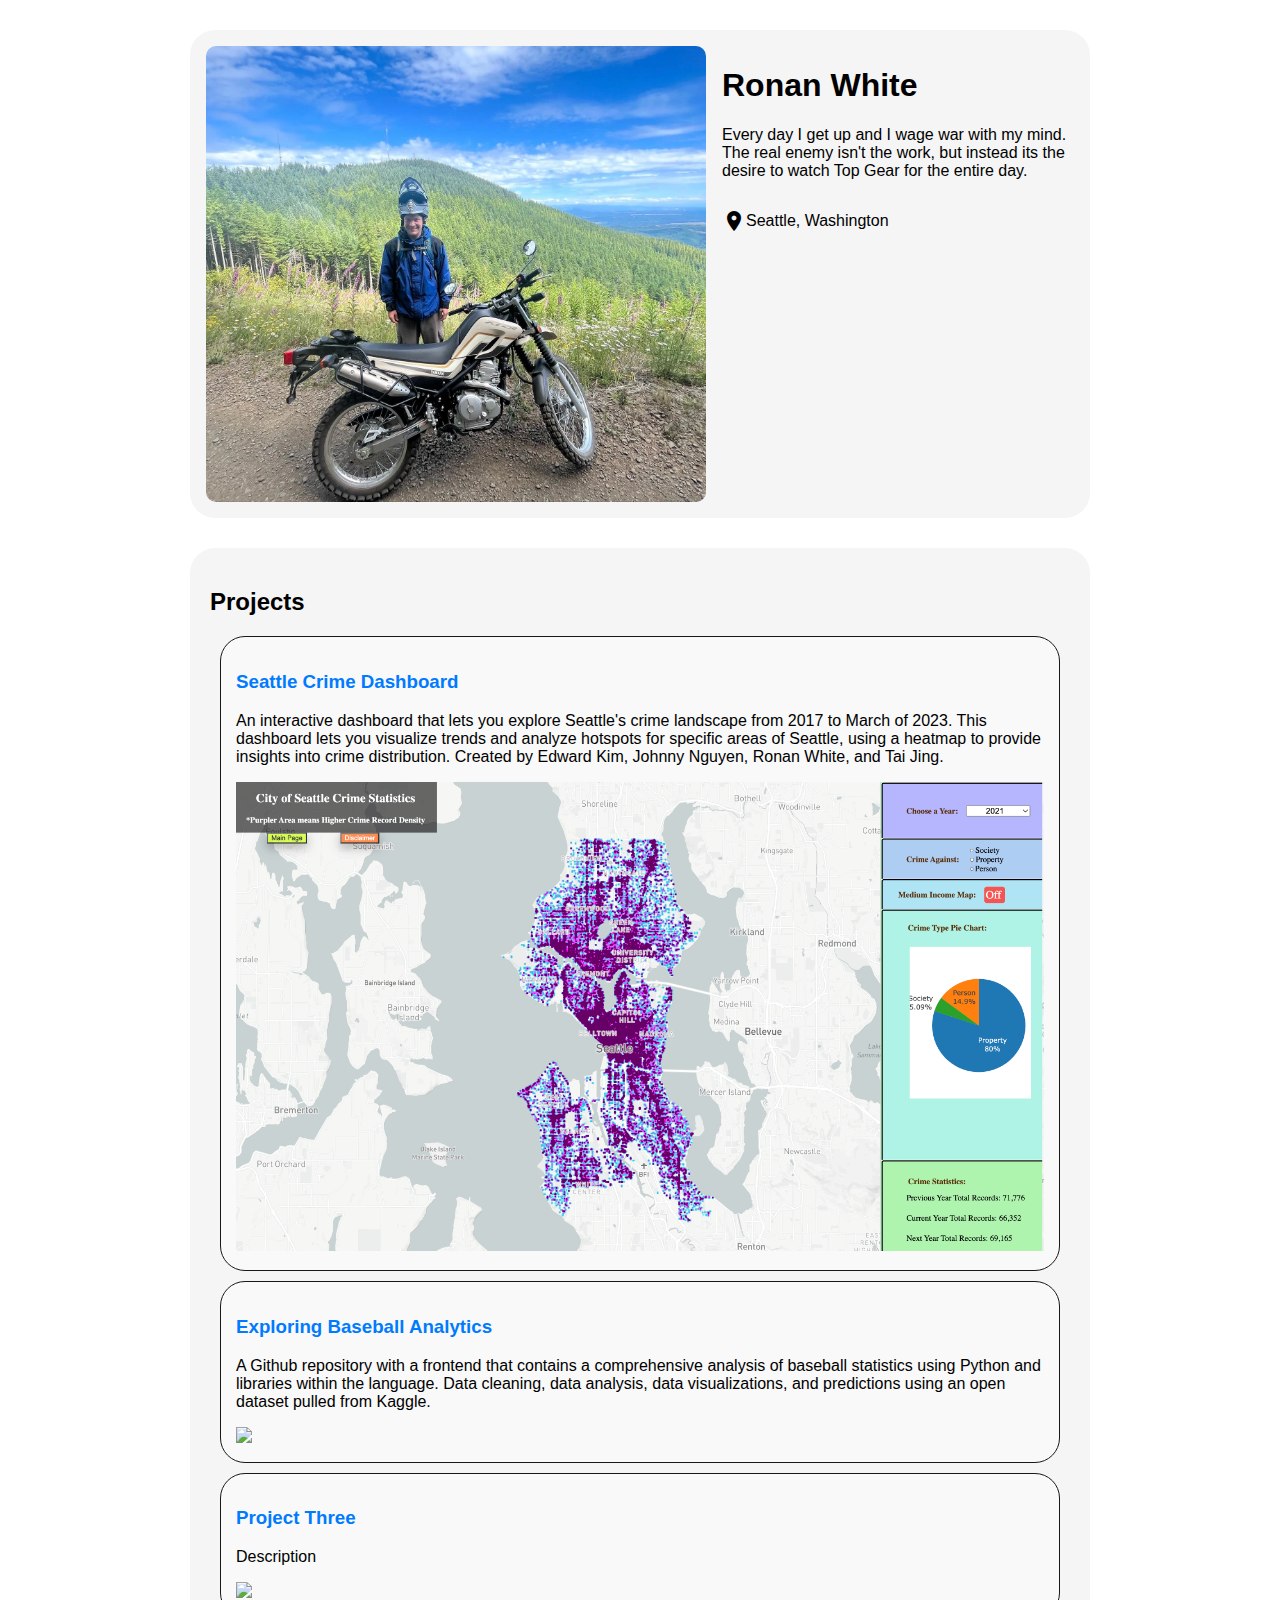
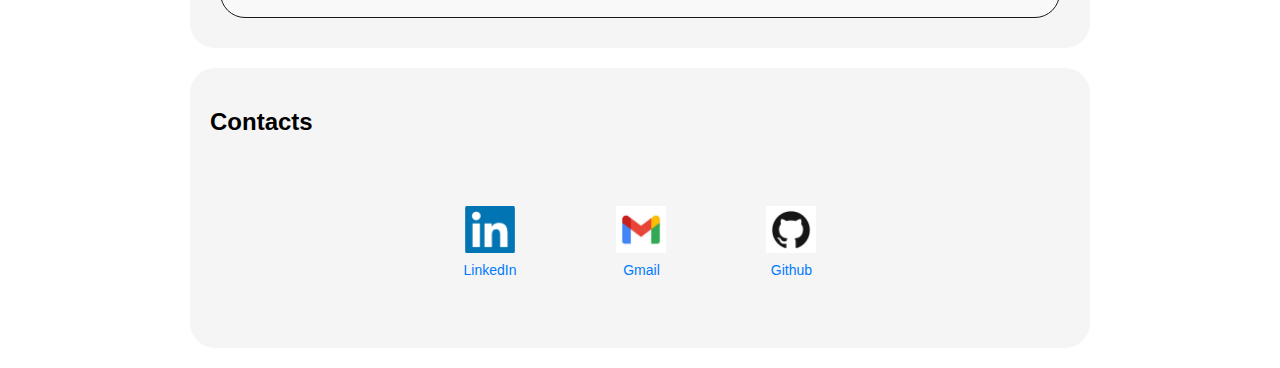
==== index.html @ e95d3c6d "fixed project links" ====
<!DOCTYPE html>

<html lang="en">

<head>
    <meta charset="UTF-8">
    <meta name="viewport" content="width=device-width, initial-scale=1.0">
    <title>Ronan White</title>

    <link rel="stylesheet" href="css/main.css">

    <link rel="stylesheet" href="https://fonts.googleapis.com/icon?family=Material+Icons">
</head>

<body>

    <header id="header" class="container">
        <img id="cover-photo" src="assets/img/sickpic.webp" alt="Ronan White">
        <div>
            <h1>Ronan White</h1>
            <p>Every day I get up and I wage war with my mind. The real enemy isn't the work, but instead its the desire to watch Top Gear for the entire day.</p>
            <div style="display: flex; align-items: center;">
                <i class="material-icons">place</i>
                <p>Seattle, Washington</p>
            </div>
        </div>
    </header>

    <main class="contact-container">

            <h2 class="contact-header">Projects</h2>
            
            <div class="project">
                <a href="projects/Seattle-Crime-Dashboard.html" class="project-link">
                    <h3>Seattle Crime Dashboard</h3>
                </a>
                <p class="description">An interactive dashboard that lets you explore Seattle's crime landscape from 2017 to March of 2023.
                    This dashboard lets you visualize trends and analyze hotspots for specific areas of Seattle, using a heatmap to provide
                    insights into crime distribution.
                    Created by Edward Kim, Johnny Nguyen, Ronan White, and Tai Jing.
                </p>
                <img src="../assets/img/crime-dashboard.webp">
            </div>

            <div class="project">
                <a href="projects/Exploring-Baseball-Analytics.html" class="project-link">
                    <h3>Exploring Baseball Analytics</h3>
                </a>
                <p class="description">A Github repository with a frontend that contains a comprehensive analysis of baseball statistics
                    using Python and libraries within the language. Data cleaning, data analysis, data visualizations, and predictions using
                    an open dataset pulled from Kaggle.
                </p>
                <img src="path to img">
            </div>           

            <div class="project">
                <a href="projects/project3.html" class="project-link">
                    <h3>Project Three</h3>
                </a>
                <p class="description">Description</p>
                <img src="path/to/img/in/assets">
            </div>    

    </main>

    <main class="contact-container">
        
        <h2 class="contact-header">Contacts</h2>

        <div class="contacts-wrapper">

            <div class="contact">
                <a href="https://www.linkedin.com/in/ronanwhite" class="icon-link">
                    <img src="../assets/img/linkedin-logo.png">
                    <span class="platform-name">LinkedIn</span>
                </a>
            </div>

            <div class="contact">
                <a href="link/to/gmail" class="icon-link">
                    <img src="../assets/img/gmail-logo.png">
                    <span class="platform-name">Gmail</span>
                </a>
            </div>

            <div class="contact">
                <a href="https://www.github.com/rpwhite02" class="icon-link">
                    <img src="../assets/img/github-logo.png">
                    <span class="platform-name">Github</span>
                </a>
            </div>

        </div>

    </main>

    <script src="script.js"></script>

</body>

</html>
---- css/main.css ----
body {
    font-family: Arial, sans-serif;
    background-color: #ffffff;
    padding: 0 1.25rem;
    max-width: 900px;
    margin: 0 auto;
}

#header {
    display: flex;
    align-items: flex-start;
    gap: 1rem;
}

#cover-photo {
    width: 500px;
    border-radius: 10px;
}

@media only screen and (max-width: 768px) {

    .container {
        display: flex;
        flex-direction: column;
        align-items: center;
        padding: 10px;
    }

    .container img {
        max-width: 100%;
        height: auto;
        margin-bottom: 10px;
    }

    .container p {
        text-align: left;
    }

    .project {
        border: 1px solid #ccc;
        padding: 15px;
        margin: 10px;
        border-radius: 25px;
    }

}

.description {
    text-align: left;
}

.container {
    margin: 30px auto;
    padding: 1rem;
    background-color: #f5f5f5;
    border-radius: 25px;
}

.project {
    border: 1px solid #181818;
    padding: 15px;
    margin: 10px;
    border-radius: 25px;
    background-color: #f9f9f9;
}

.project-link {
    text-decoration: none;
    color: #007bff;
    transition: transform 0.3s ease-in-out;
}

.project-link:hover {
    text-decoration: underline;
    transform: scale(1.1);
}

.project img {
    max-width: 100%;
}

.contact {
    margin: 50px;
    text-align: center;
    flex: 0 1 auto;
}

.contact-container {
    background-color: #f5f5f5;
    border-radius: 25px;
    padding: 20px;
    margin: 20px 0;
}

.contact-header {
    text-align: left;
    margin-bottom: 20px;
    font-size: 24px;
    font-weight: bold;
}

.contacts-wrapper {
    display: flex;
    justify-content: center;
    align-items: center;
    flex-wrap: wrap;
}

.icon-link {
    text-decoration: none;
    display: block;
    color: #007bff;
    transition: transform 0.3s ease-in-out;
}

.icon-link:hover {
    text-decoration: underline;
    transform: scale(1.1);
}
.platform-name {
    display: block;
    margin-top: 5px;
    font-size: 14px;
}

.icon-link img {
    width: 50px;
}
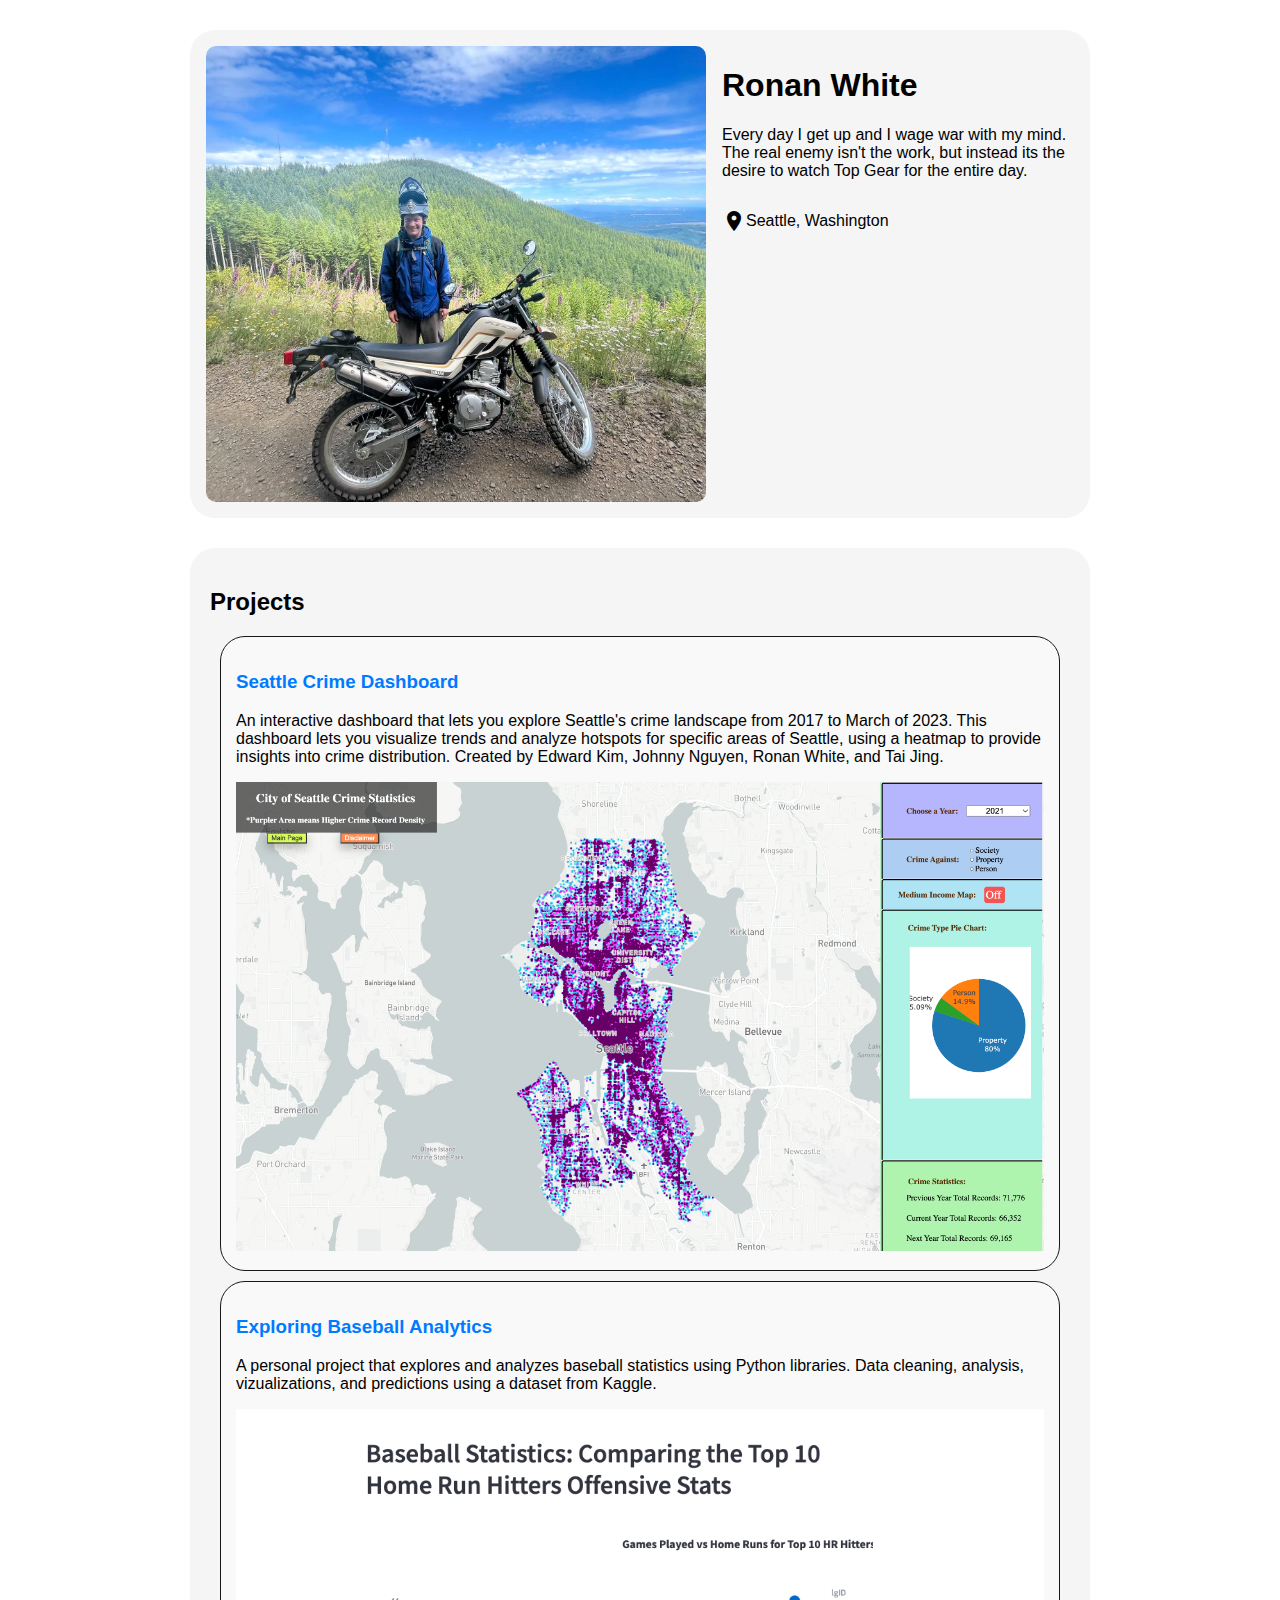
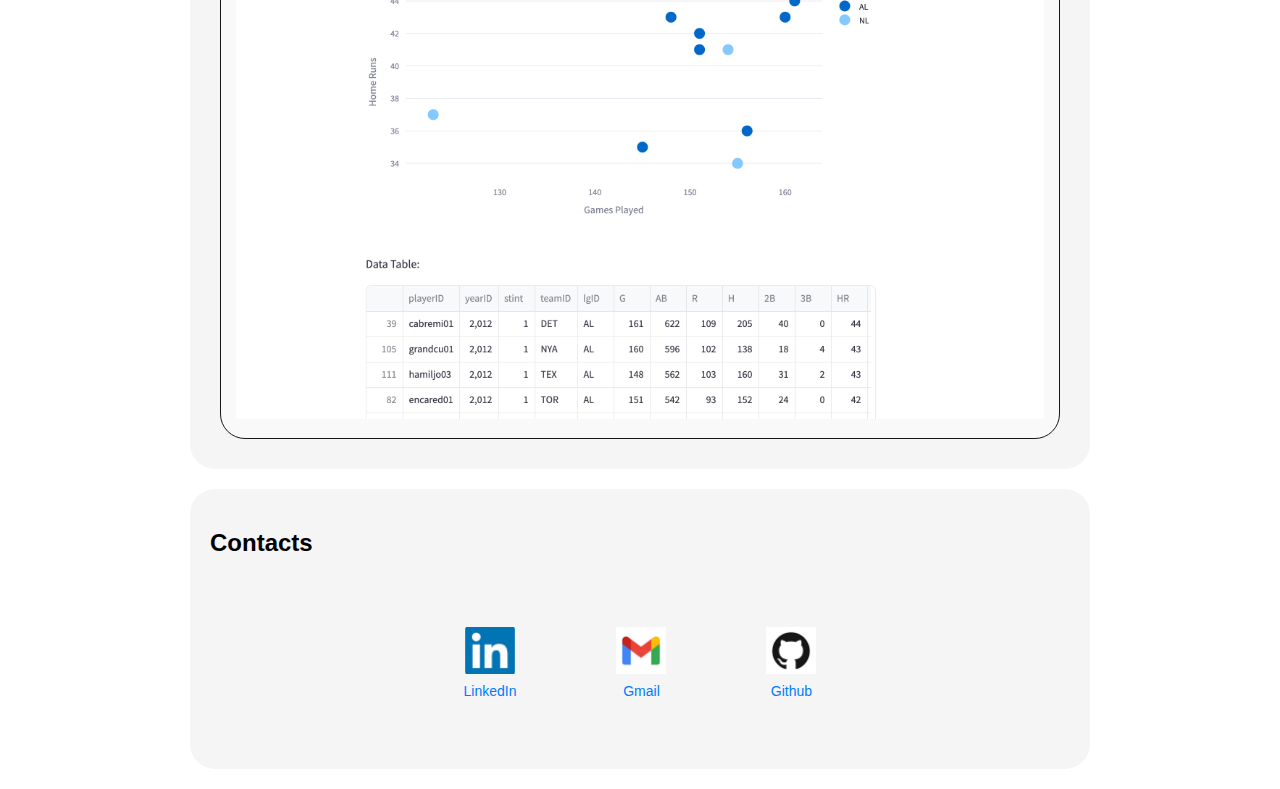
==== commit 2bb9e6e1: "added analysis project, mail button attempt #1" ====
--- a/index.html
+++ b/index.html
@@ -28,7 +28,7 @@
 
     <main class="contact-container">
 
-            <h2 class="contact-header">Projects</h2>
+        <h2 class="contact-header">Projects</h2>
             
             <div class="project">
                 <a href="projects/Seattle-Crime-Dashboard.html" class="project-link">
@@ -46,20 +46,12 @@
                 <a href="projects/Exploring-Baseball-Analytics.html" class="project-link">
                     <h3>Exploring Baseball Analytics</h3>
                 </a>
-                <p class="description">A Github repository with a frontend that contains a comprehensive analysis of baseball statistics
-                    using Python and libraries within the language. Data cleaning, data analysis, data visualizations, and predictions using
-                    an open dataset pulled from Kaggle.
+                <p class="description">A personal project that explores and analyzes baseball statistics
+                    using Python libraries. Data cleaning, analysis, vizualizations, and predictions using a
+                    dataset from Kaggle.
                 </p>
-                <img src="path to img">
+                <img src="../assets/img/baseball-analytics.webp">
             </div>           
-
-            <div class="project">
-                <a href="projects/project3.html" class="project-link">
-                    <h3>Project Three</h3>
-                </a>
-                <p class="description">Description</p>
-                <img src="path/to/img/in/assets">
-            </div>    
 
     </main>
 
@@ -77,7 +69,7 @@
             </div>
 
             <div class="contact">
-                <a href="link/to/gmail" class="icon-link">
+                <a href="mailto:rpwhite02@gmail.com" class="icon-link">
                     <img src="../assets/img/gmail-logo.png">
                     <span class="platform-name">Gmail</span>
                 </a>
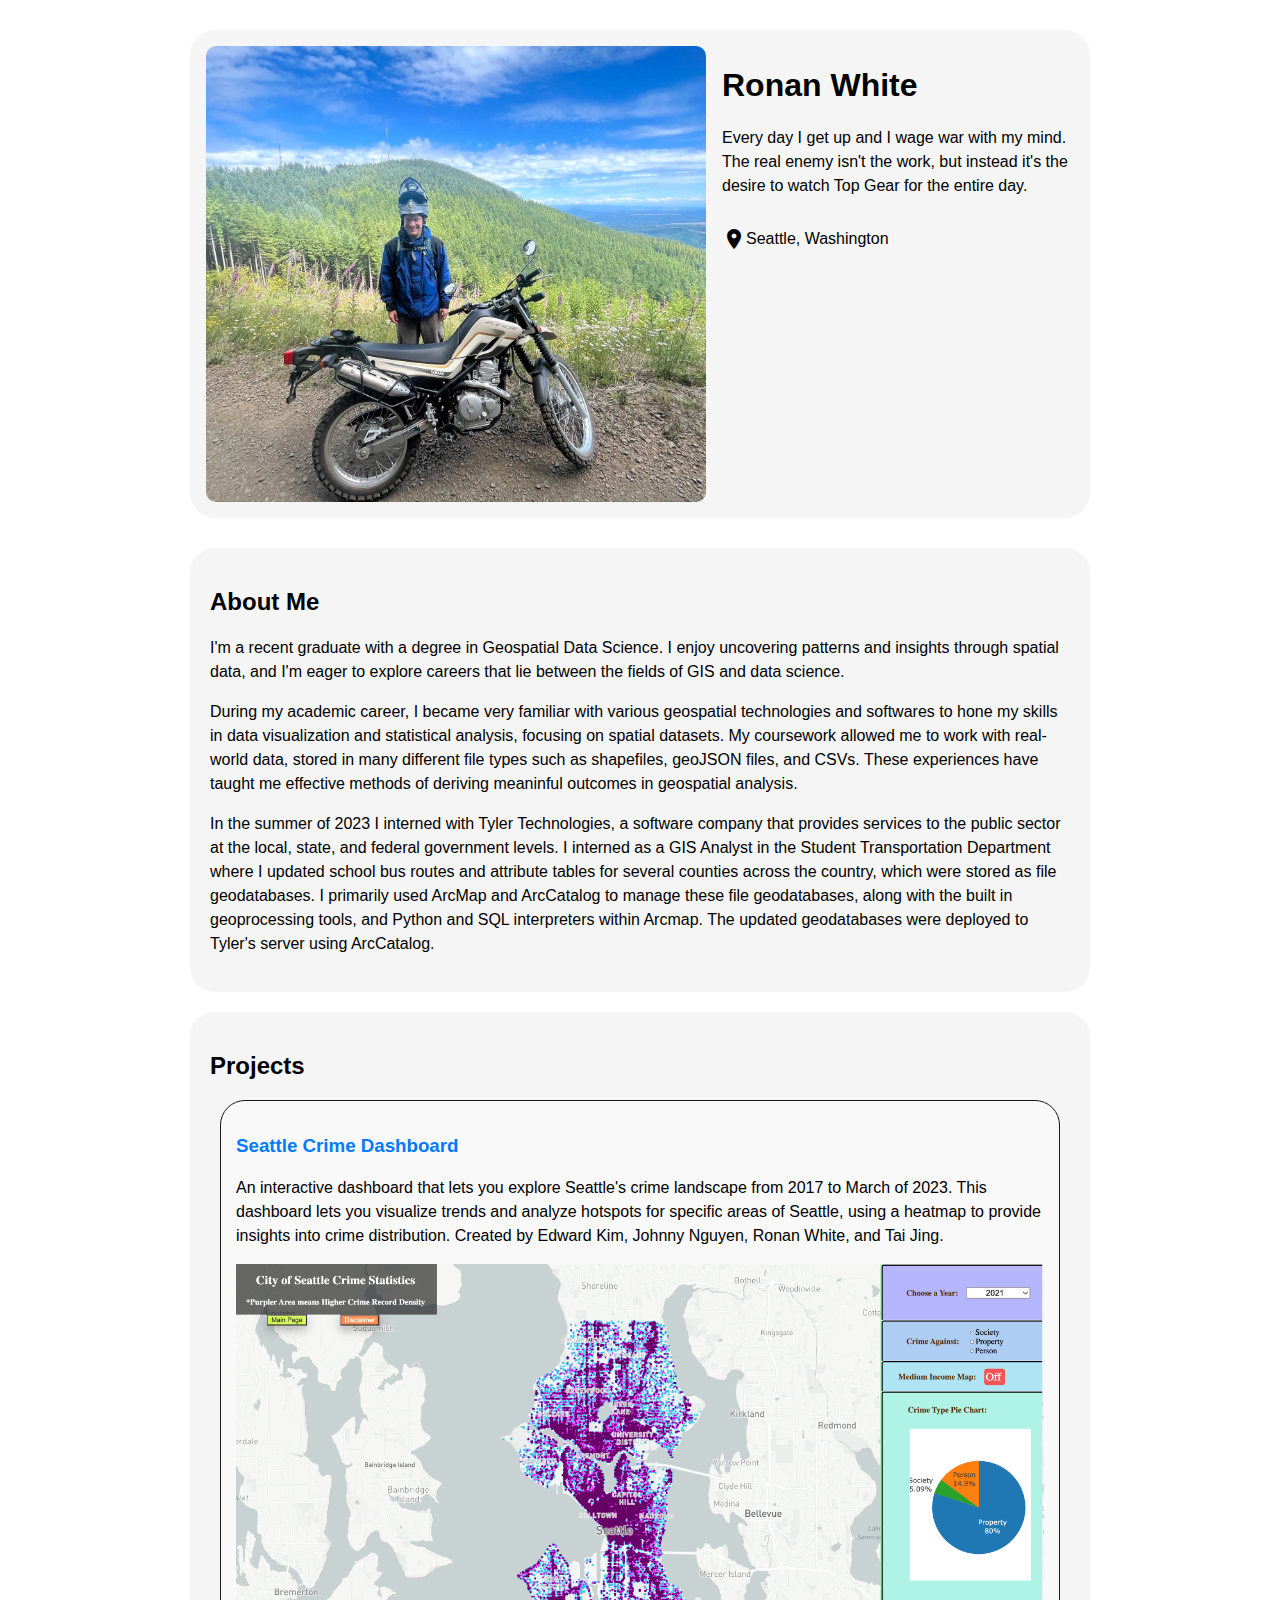
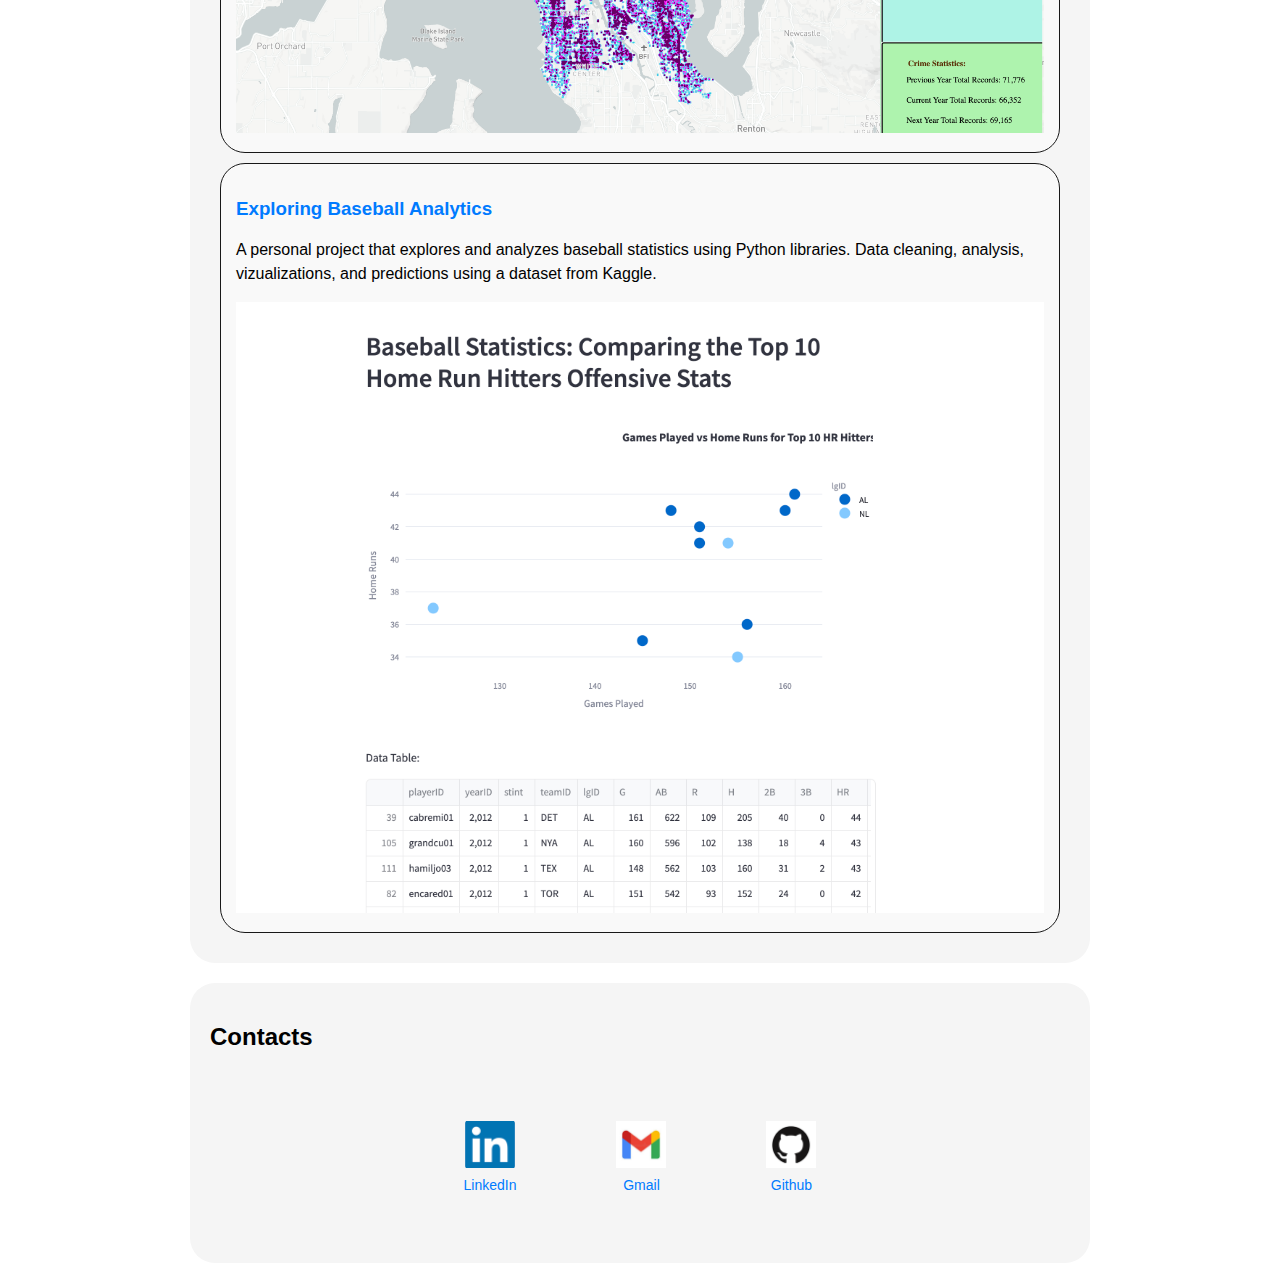
==== commit c36a054e: "added about me section" ====
--- a/index.html
+++ b/index.html
@@ -3,6 +3,7 @@
 <html lang="en">
 
 <head>
+    <link rel="icon" href="assets/img/favicon.png" type="image/png"
     <meta charset="UTF-8">
     <meta name="viewport" content="width=device-width, initial-scale=1.0">
     <title>Ronan White</title>
@@ -18,13 +19,36 @@
         <img id="cover-photo" src="assets/img/sickpic.webp" alt="Ronan White">
         <div>
             <h1>Ronan White</h1>
-            <p>Every day I get up and I wage war with my mind. The real enemy isn't the work, but instead its the desire to watch Top Gear for the entire day.</p>
+            <p class="description">Every day I get up and I wage war with my mind. The real enemy isn't the work, but instead it's the desire to watch
+                Top Gear for the entire day.</p>
             <div style="display: flex; align-items: center;">
                 <i class="material-icons">place</i>
                 <p>Seattle, Washington</p>
             </div>
         </div>
     </header>
+
+    <main class="contact-container">
+
+        <h2 class="contact-header">About Me</h2>
+
+        <p class="description">I'm a recent graduate with a degree in Geospatial Data Science. I enjoy uncovering patterns and insights
+            through spatial data, and I'm eager to explore careers that lie between the fields of GIS and data science. 
+        </p>
+
+        <p class="description">During my academic career, I became very familiar with various geospatial technologies and softwares to hone
+            my skills in data visualization and statistical analysis, focusing on spatial datasets. My coursework allowed me to work with
+            real-world data, stored in many different file types such as shapefiles, geoJSON files, and CSVs. These experiences have taught
+            me effective methods of deriving meaninful outcomes in geospatial analysis.
+        </p>
+
+        <p class="description">In the summer of 2023 I interned with Tyler Technologies, a software company that provides services to the public
+            sector at the local, state, and federal government levels. I interned as a GIS Analyst in the Student Transportation Department where
+            I updated school bus routes and attribute tables for several counties across the country, which were stored as file geodatabases. I 
+            primarily used ArcMap and ArcCatalog to manage these file geodatabases, along with the built in geoprocessing tools, and Python and SQL
+            interpreters within Arcmap. The updated geodatabases were deployed to Tyler's server using ArcCatalog.
+        </p>
+    </main>
 
     <main class="contact-container">
 
--- a/css/main.css
+++ b/css/main.css
@@ -47,6 +47,7 @@
 
 .description {
     text-align: left;
+    line-height: 1.5;
 }
 
 .container {
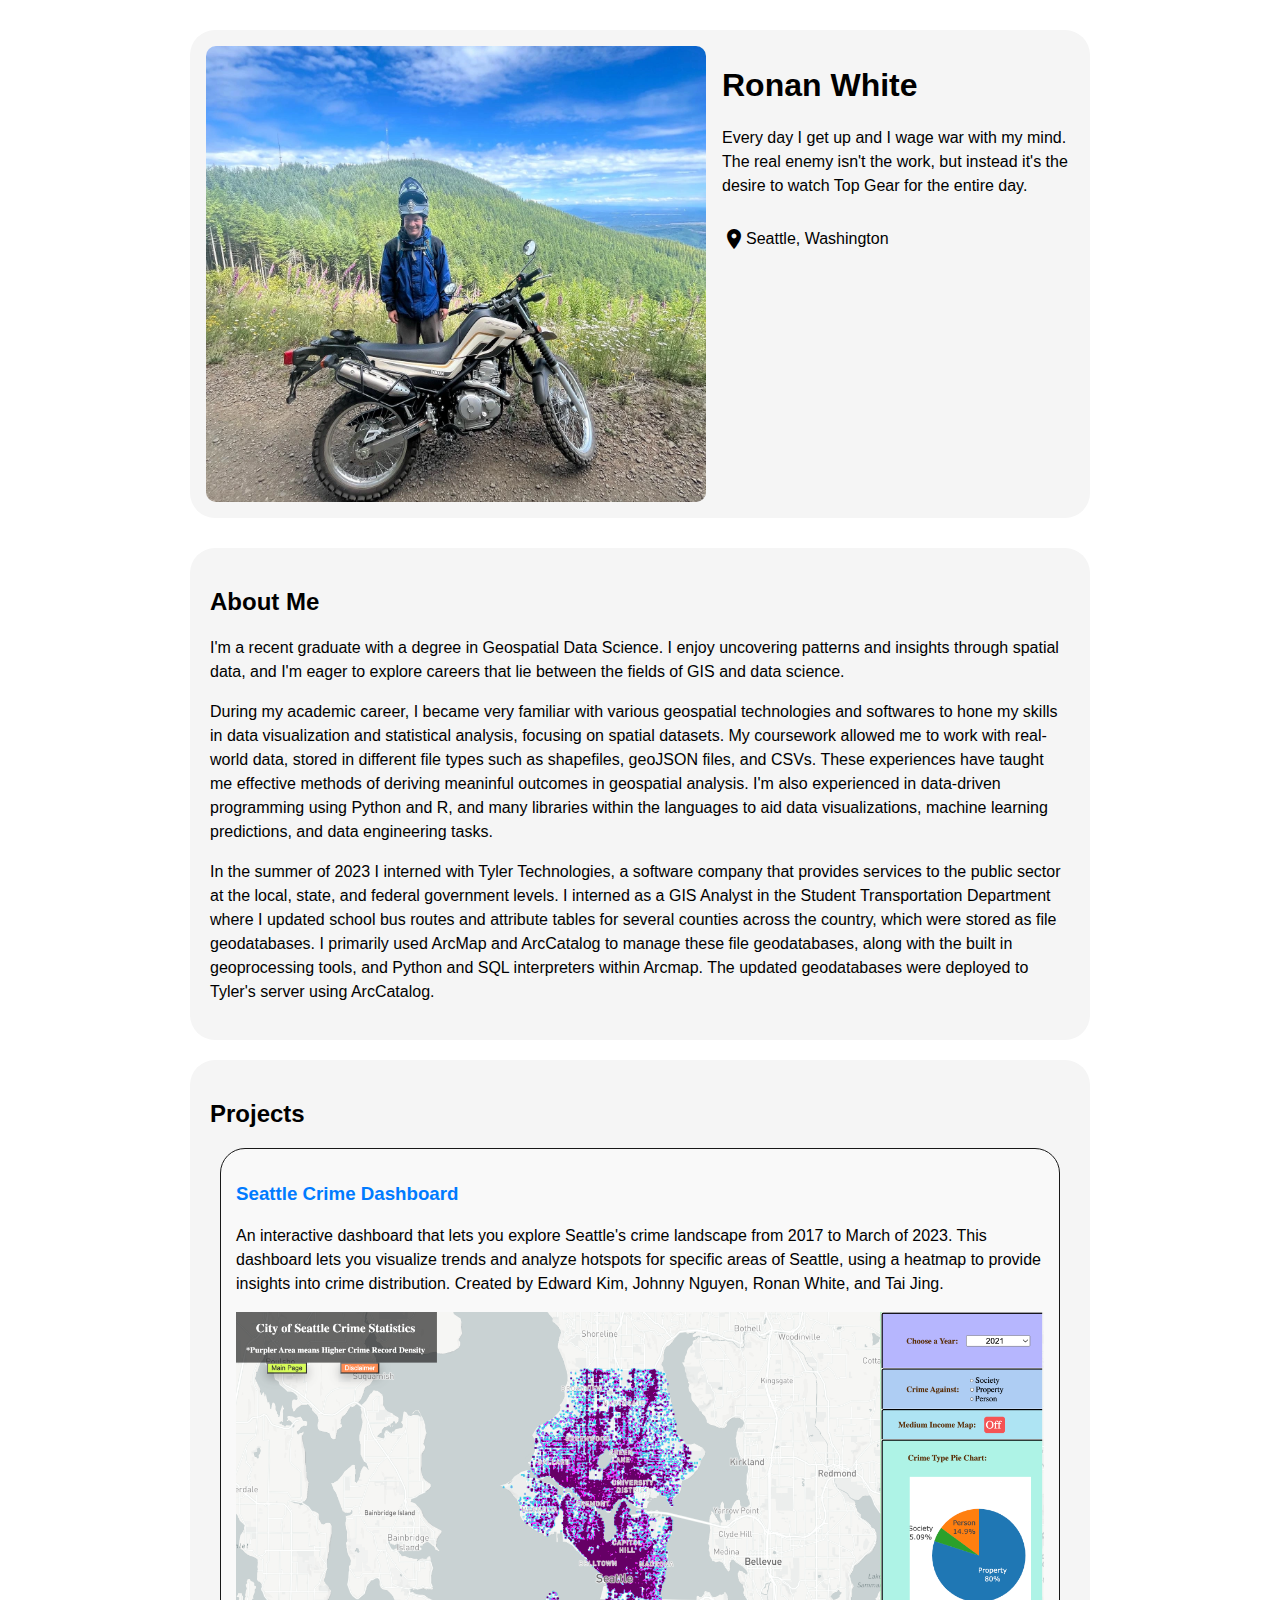
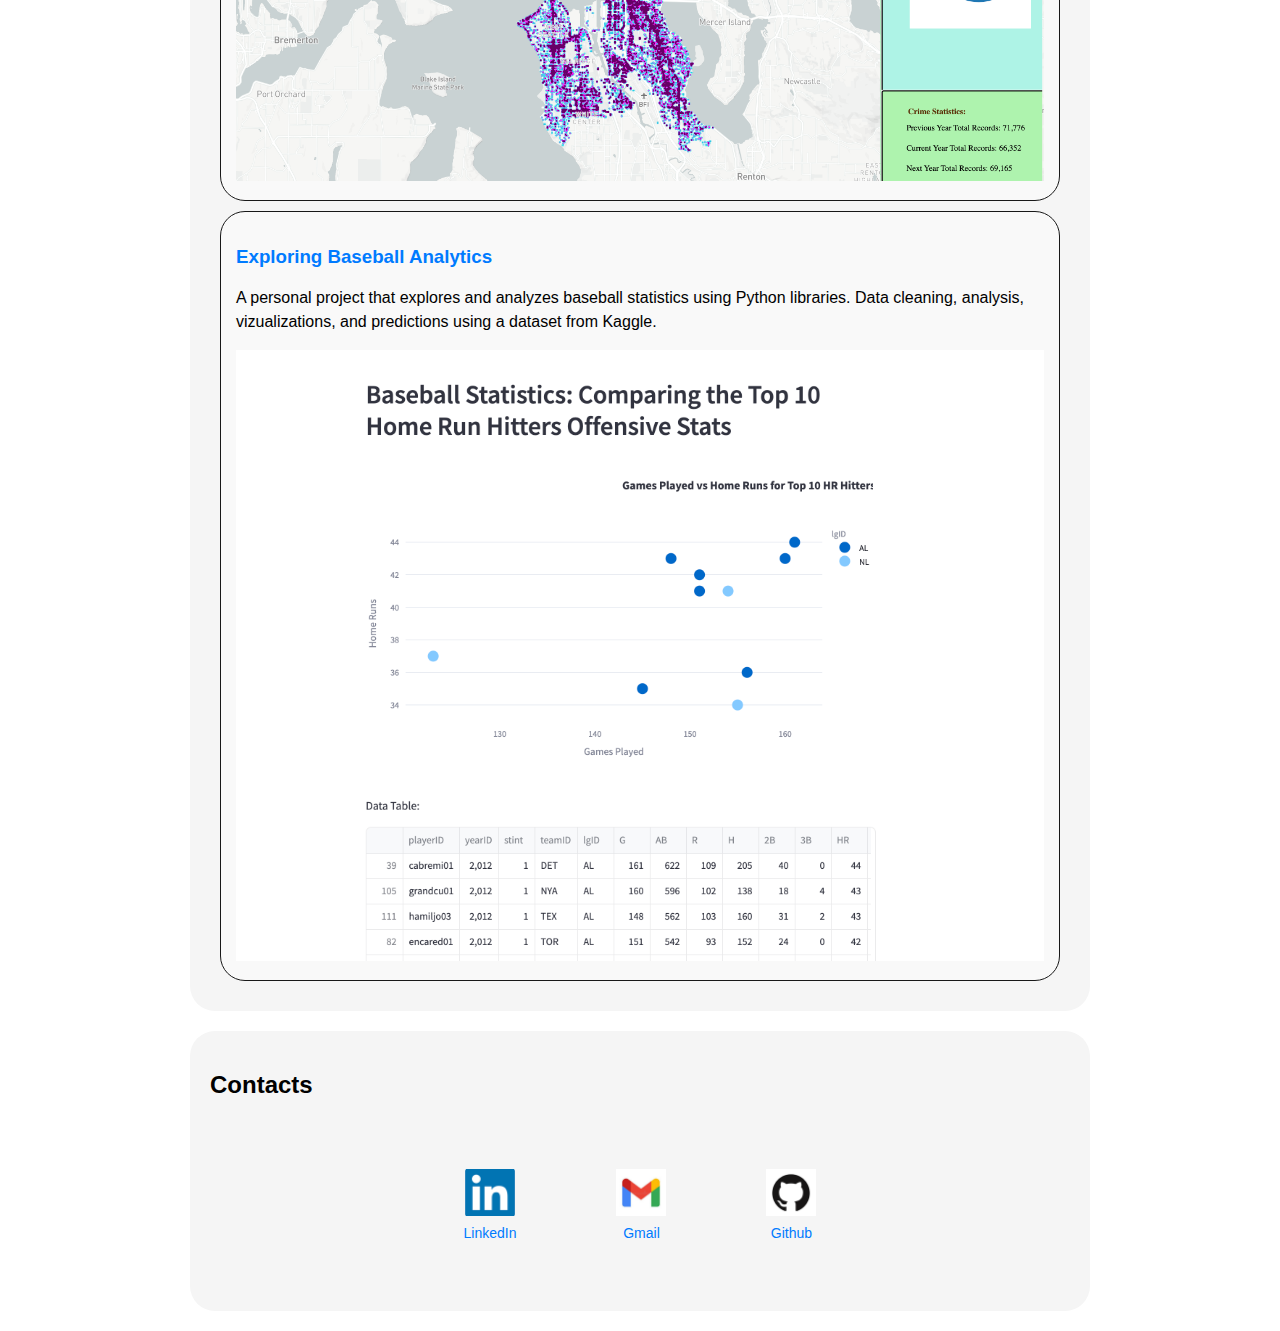
==== commit dbfc6098: "edited about me section" ====
--- a/index.html
+++ b/index.html
@@ -38,8 +38,10 @@
 
         <p class="description">During my academic career, I became very familiar with various geospatial technologies and softwares to hone
             my skills in data visualization and statistical analysis, focusing on spatial datasets. My coursework allowed me to work with
-            real-world data, stored in many different file types such as shapefiles, geoJSON files, and CSVs. These experiences have taught
-            me effective methods of deriving meaninful outcomes in geospatial analysis.
+            real-world data, stored in different file types such as shapefiles, geoJSON files, and CSVs. These experiences have taught
+            me effective methods of deriving meaninful outcomes in geospatial analysis. I'm also experienced in data-driven programming using
+            Python and R, and many libraries within the languages to aid data visualizations, machine learning predictions, and data engineering
+            tasks.
         </p>
 
         <p class="description">In the summer of 2023 I interned with Tyler Technologies, a software company that provides services to the public
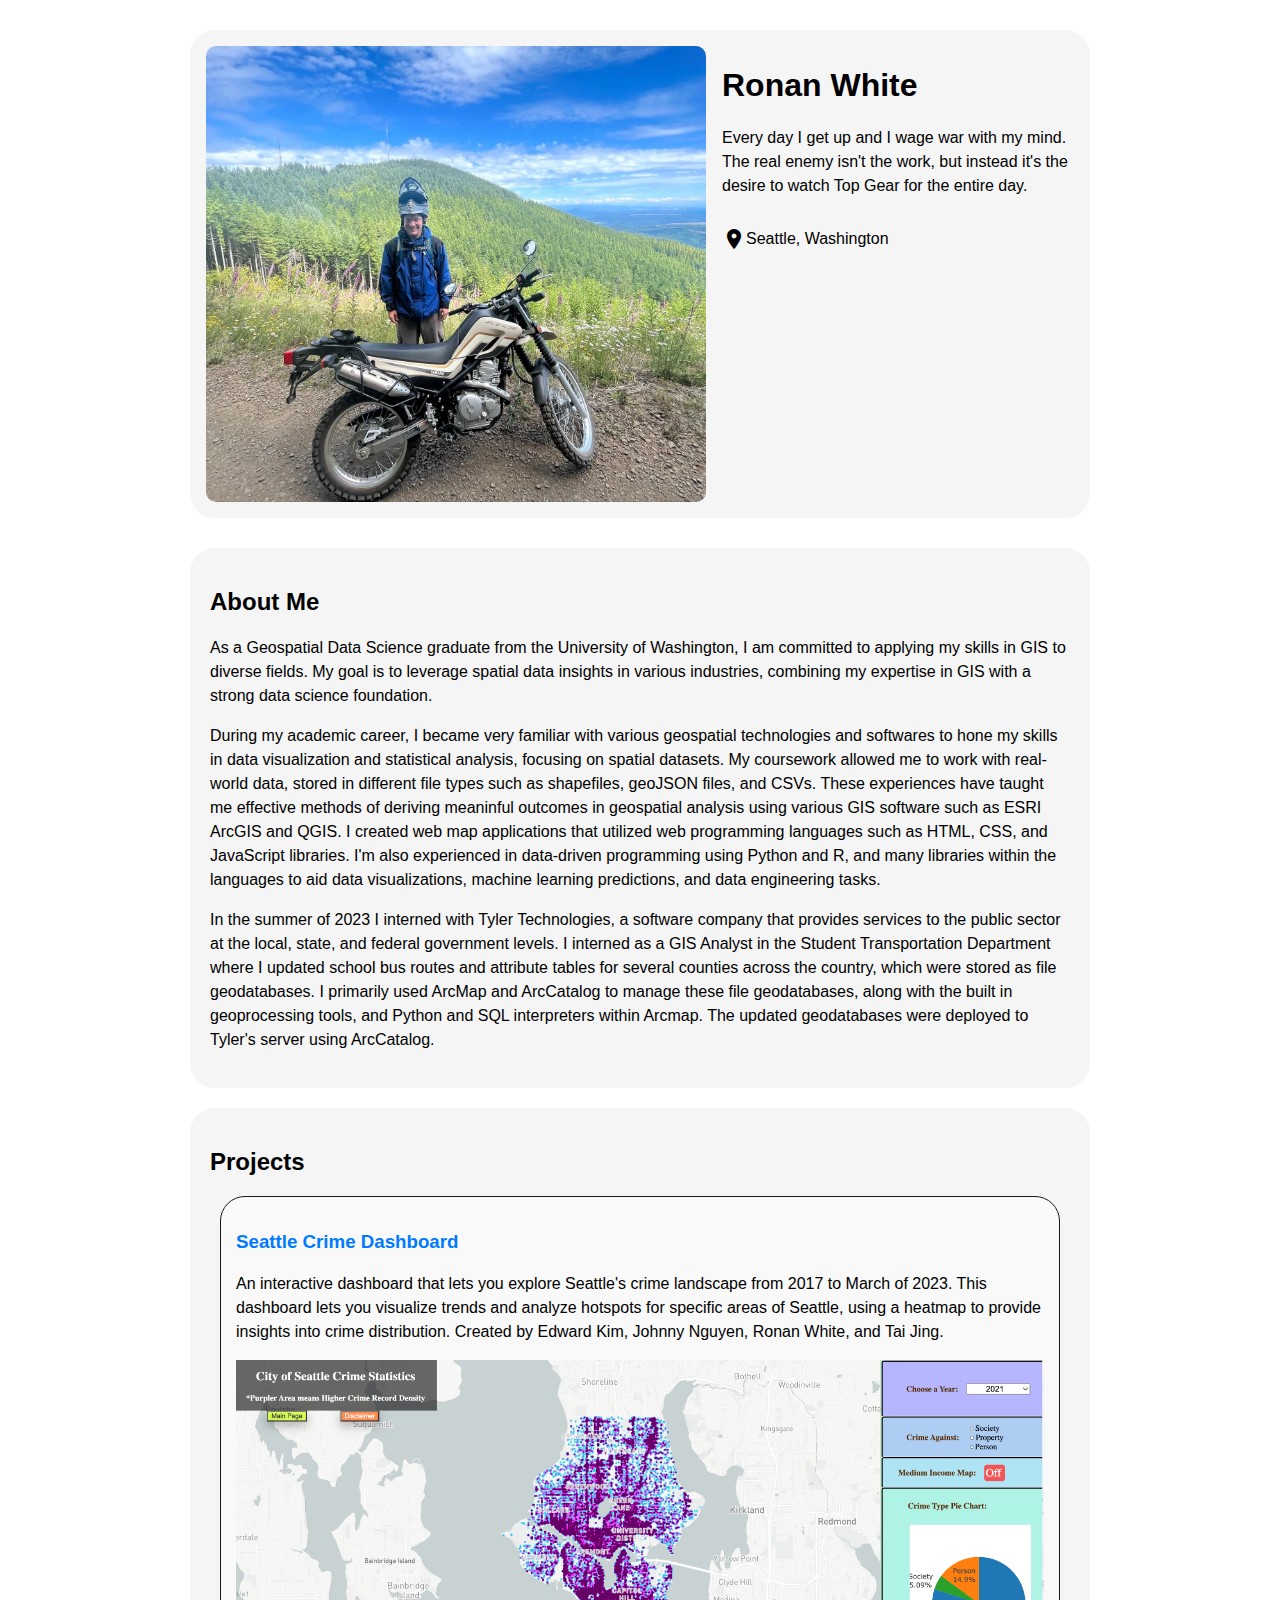
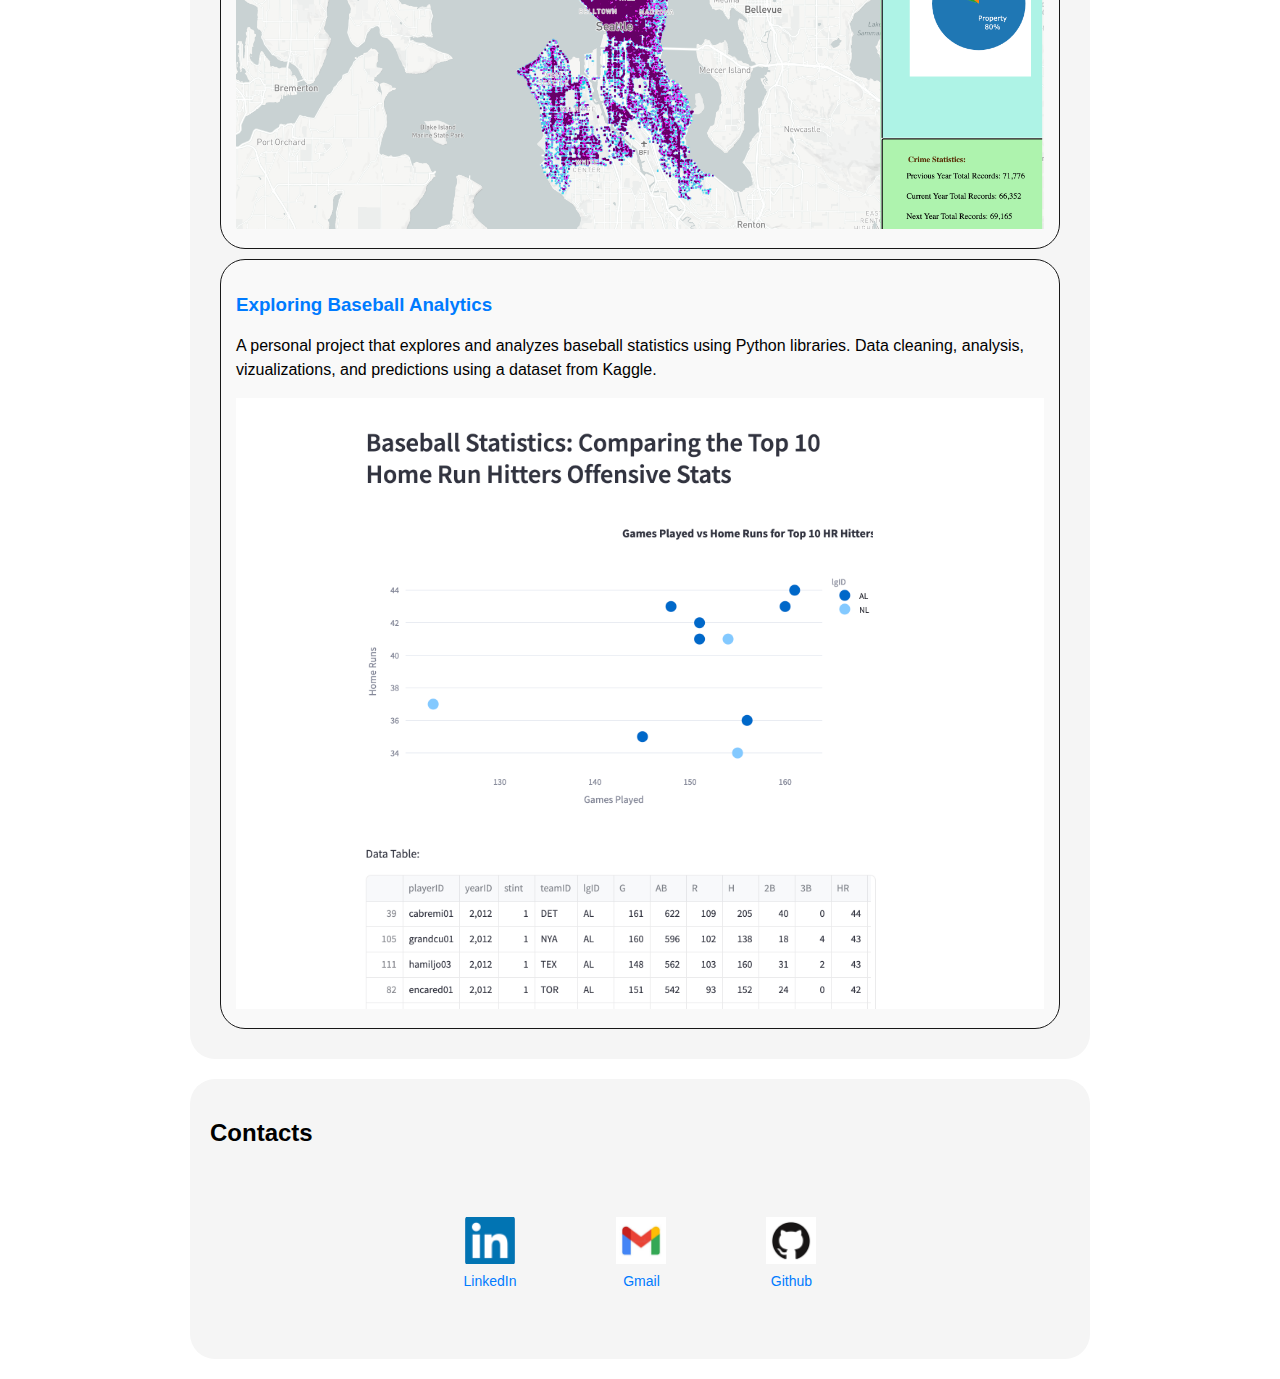
==== commit ebbf4d3b: "edited about me section" ====
--- a/index.html
+++ b/index.html
@@ -32,16 +32,18 @@
 
         <h2 class="contact-header">About Me</h2>
 
-        <p class="description">I'm a recent graduate with a degree in Geospatial Data Science. I enjoy uncovering patterns and insights
-            through spatial data, and I'm eager to explore careers that lie between the fields of GIS and data science. 
+        <p class="description">As a Geospatial Data Science graduate from the University of Washington, I am committed to applying my
+            skills in GIS to diverse fields. My goal is to leverage spatial data insights in various industries, combining my expertise
+            in GIS with a strong data science foundation.
         </p>
 
         <p class="description">During my academic career, I became very familiar with various geospatial technologies and softwares to hone
             my skills in data visualization and statistical analysis, focusing on spatial datasets. My coursework allowed me to work with
             real-world data, stored in different file types such as shapefiles, geoJSON files, and CSVs. These experiences have taught
-            me effective methods of deriving meaninful outcomes in geospatial analysis. I'm also experienced in data-driven programming using
-            Python and R, and many libraries within the languages to aid data visualizations, machine learning predictions, and data engineering
-            tasks.
+            me effective methods of deriving meaninful outcomes in geospatial analysis using various GIS software such as ESRI ArcGIS and QGIS.
+            I created web map applications that utilized web programming languages such as HTML, CSS, and JavaScript libraries. I'm also
+            experienced in data-driven programming using Python and R, and many libraries within the languages to aid data visualizations,
+            machine learning predictions, and data engineering tasks. 
         </p>
 
         <p class="description">In the summer of 2023 I interned with Tyler Technologies, a software company that provides services to the public
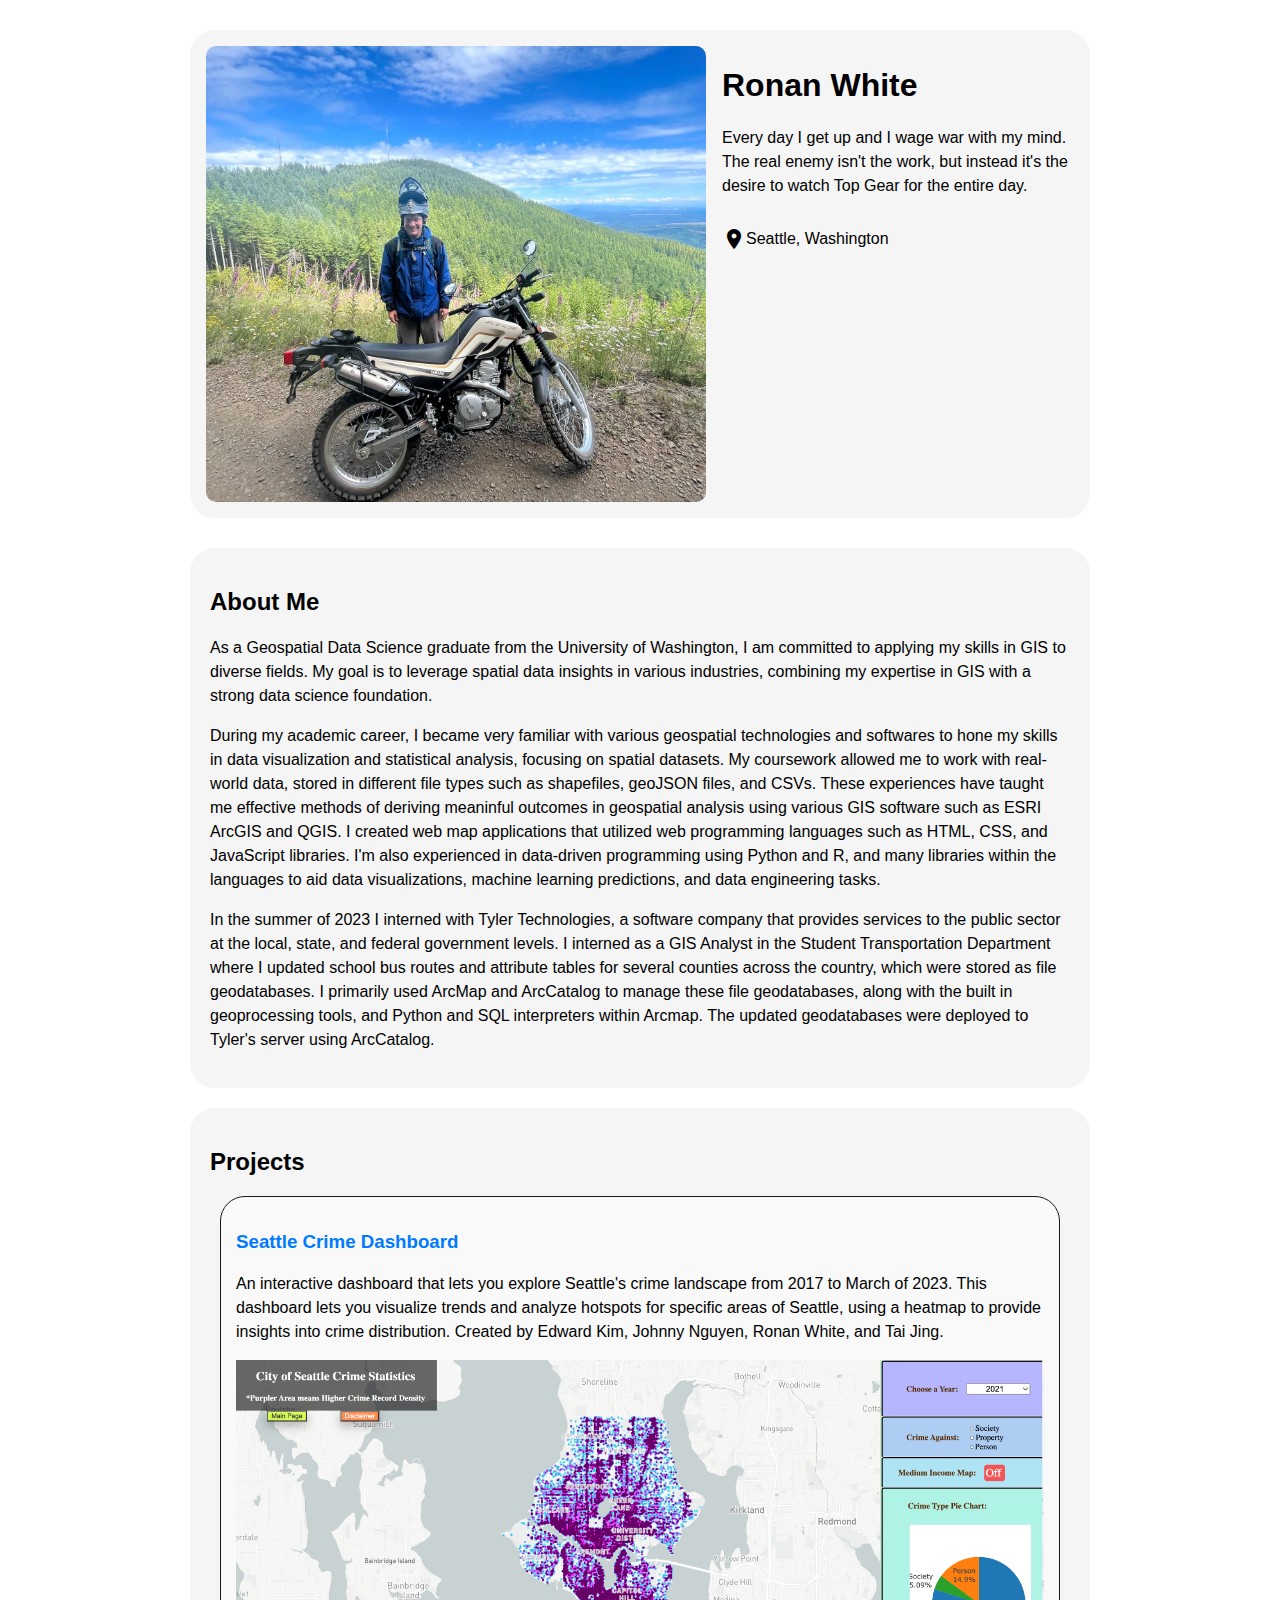
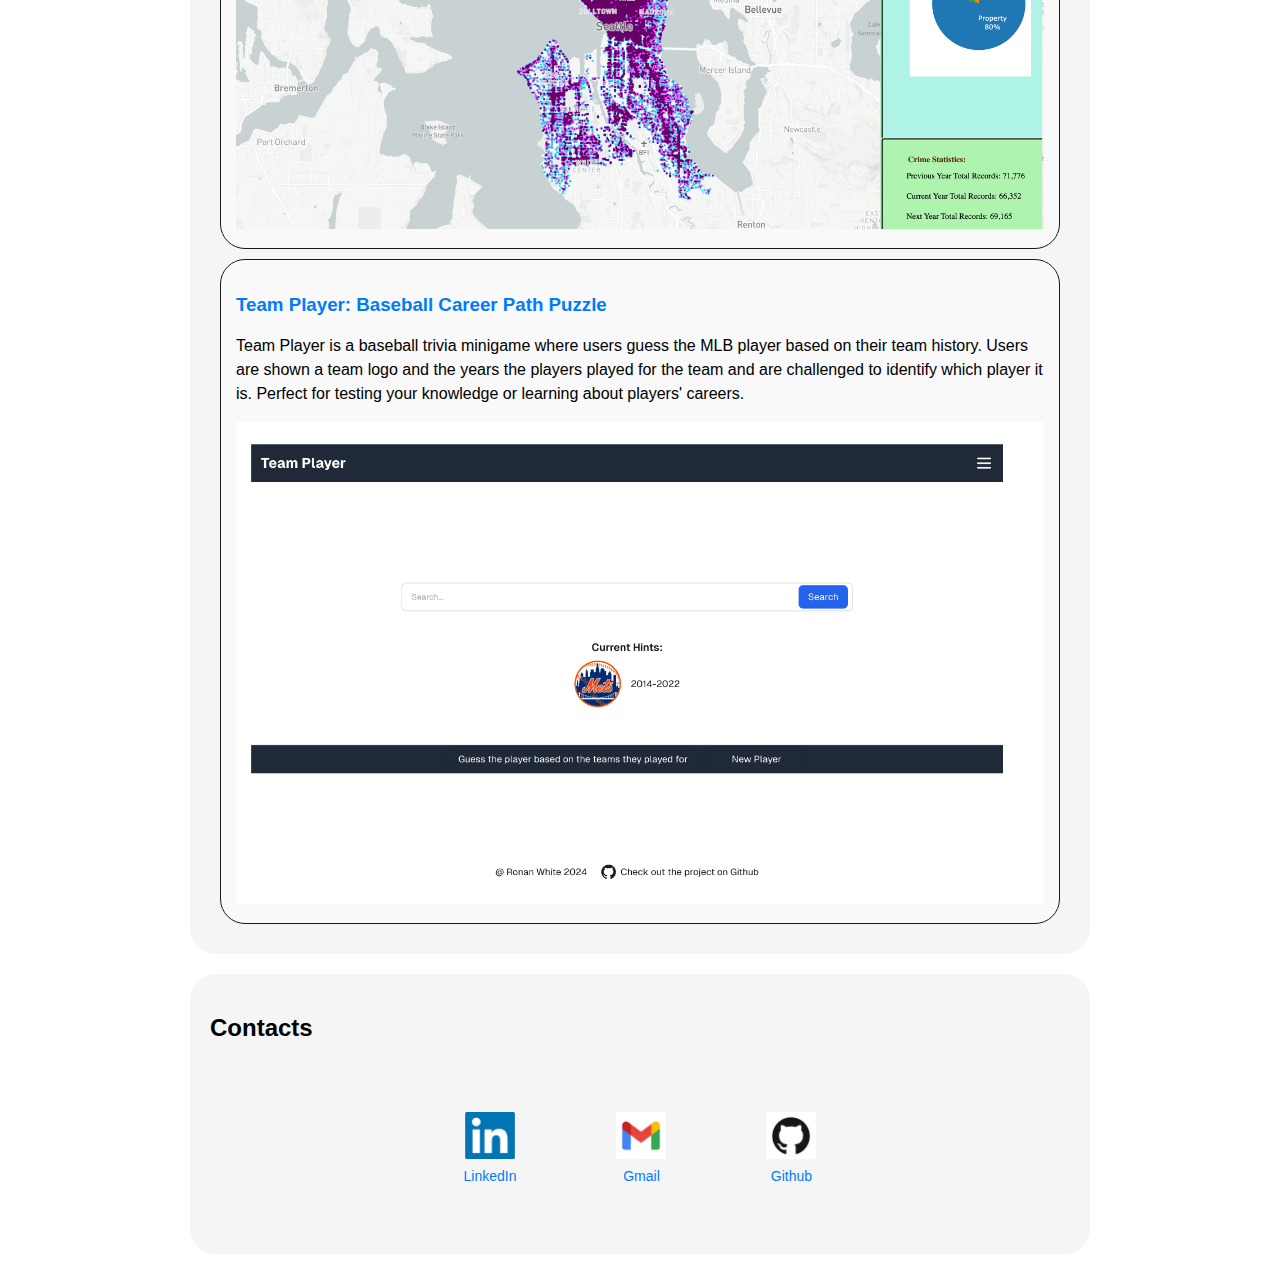
==== commit 030499b5: "removed baseball analytics and added team player minigame. Added favicon to all pages." ====
--- a/index.html
+++ b/index.html
@@ -71,14 +71,14 @@
             </div>
 
             <div class="project">
-                <a href="projects/Exploring-Baseball-Analytics.html" class="project-link">
-                    <h3>Exploring Baseball Analytics</h3>
+                <a href="projects/Team-Player.html" class="project-link">
+                    <h3>Team Player: Baseball Career Path Puzzle</h3>
                 </a>
-                <p class="description">A personal project that explores and analyzes baseball statistics
-                    using Python libraries. Data cleaning, analysis, vizualizations, and predictions using a
-                    dataset from Kaggle.
+                <p class="description">Team Player is a baseball trivia minigame where users guess the MLB player based on their team history.
+                    Users are shown a team logo and the years the players played for the team and are challenged to identify which player it is.
+                    Perfect for testing your knowledge or learning about players' careers.
                 </p>
-                <img src="../assets/img/baseball-analytics.webp">
+                <img src="../assets/img/team-player.webp">
             </div>           
 
     </main>
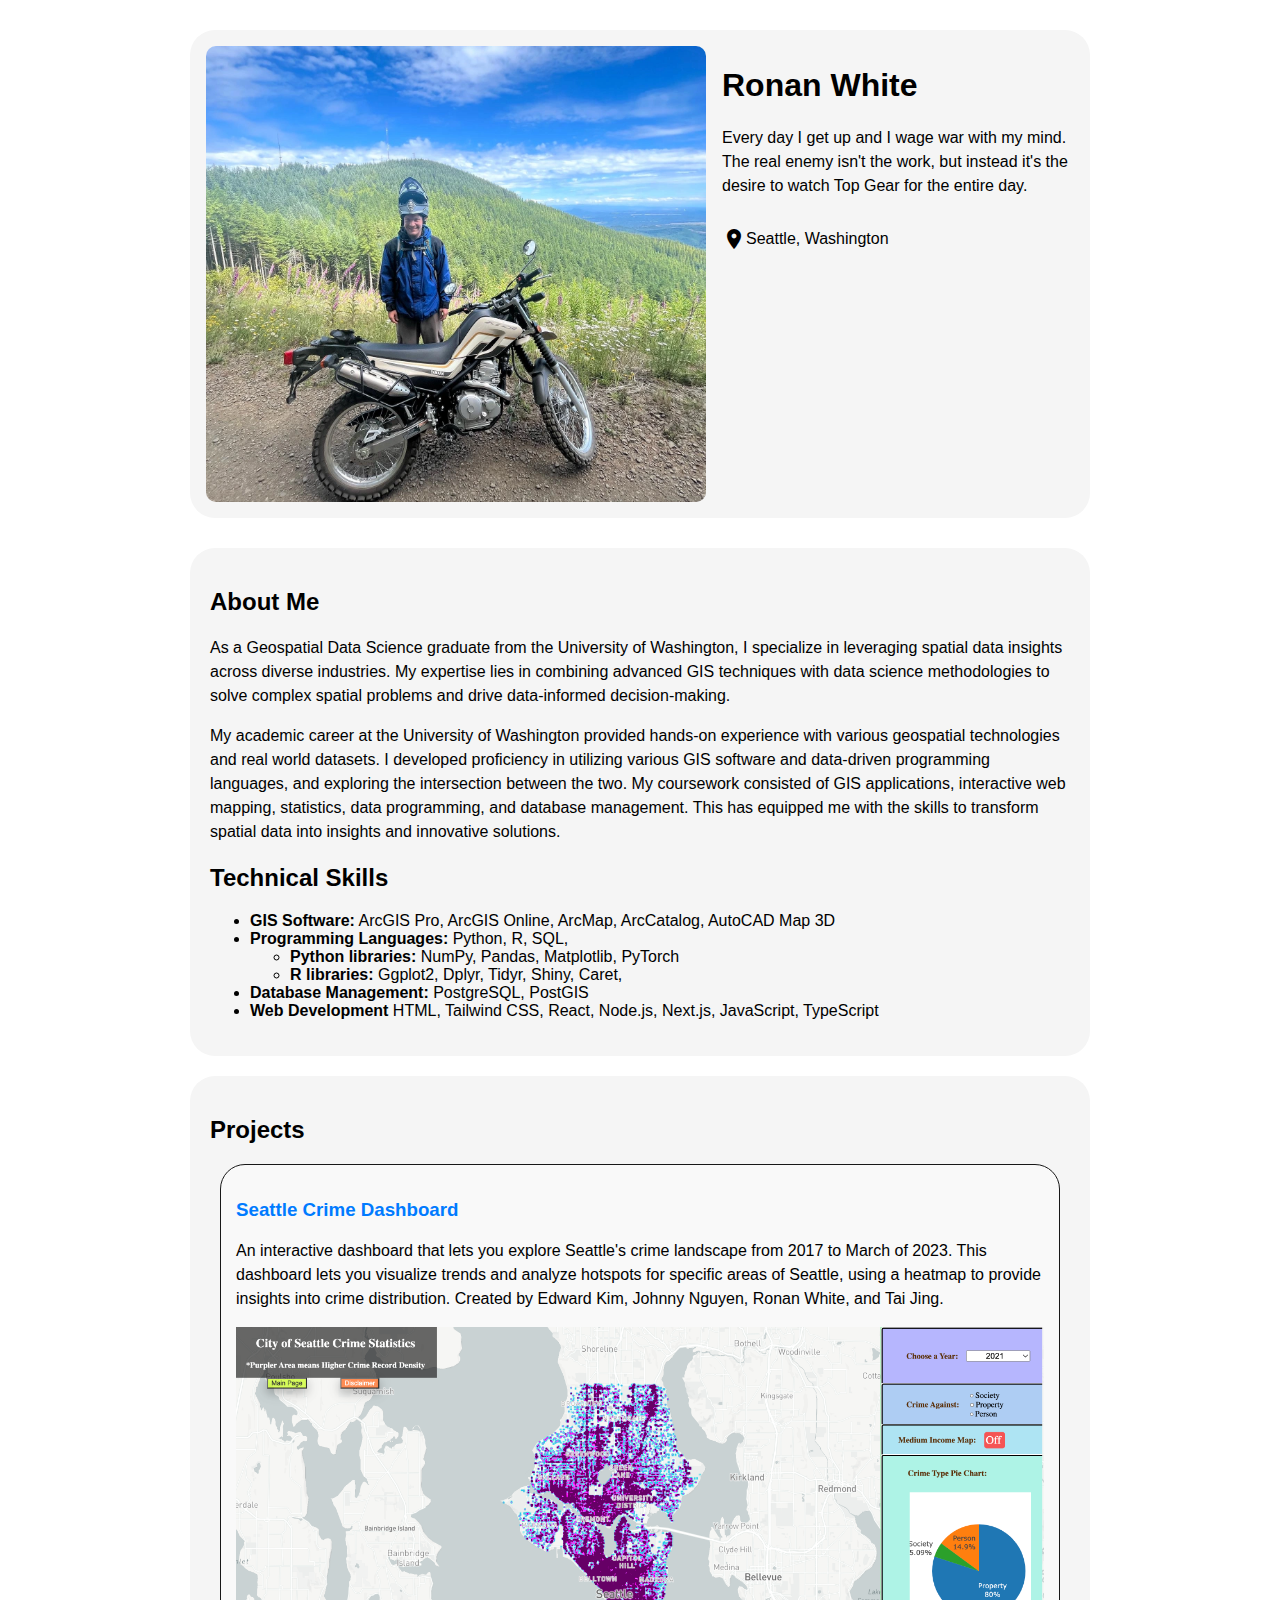
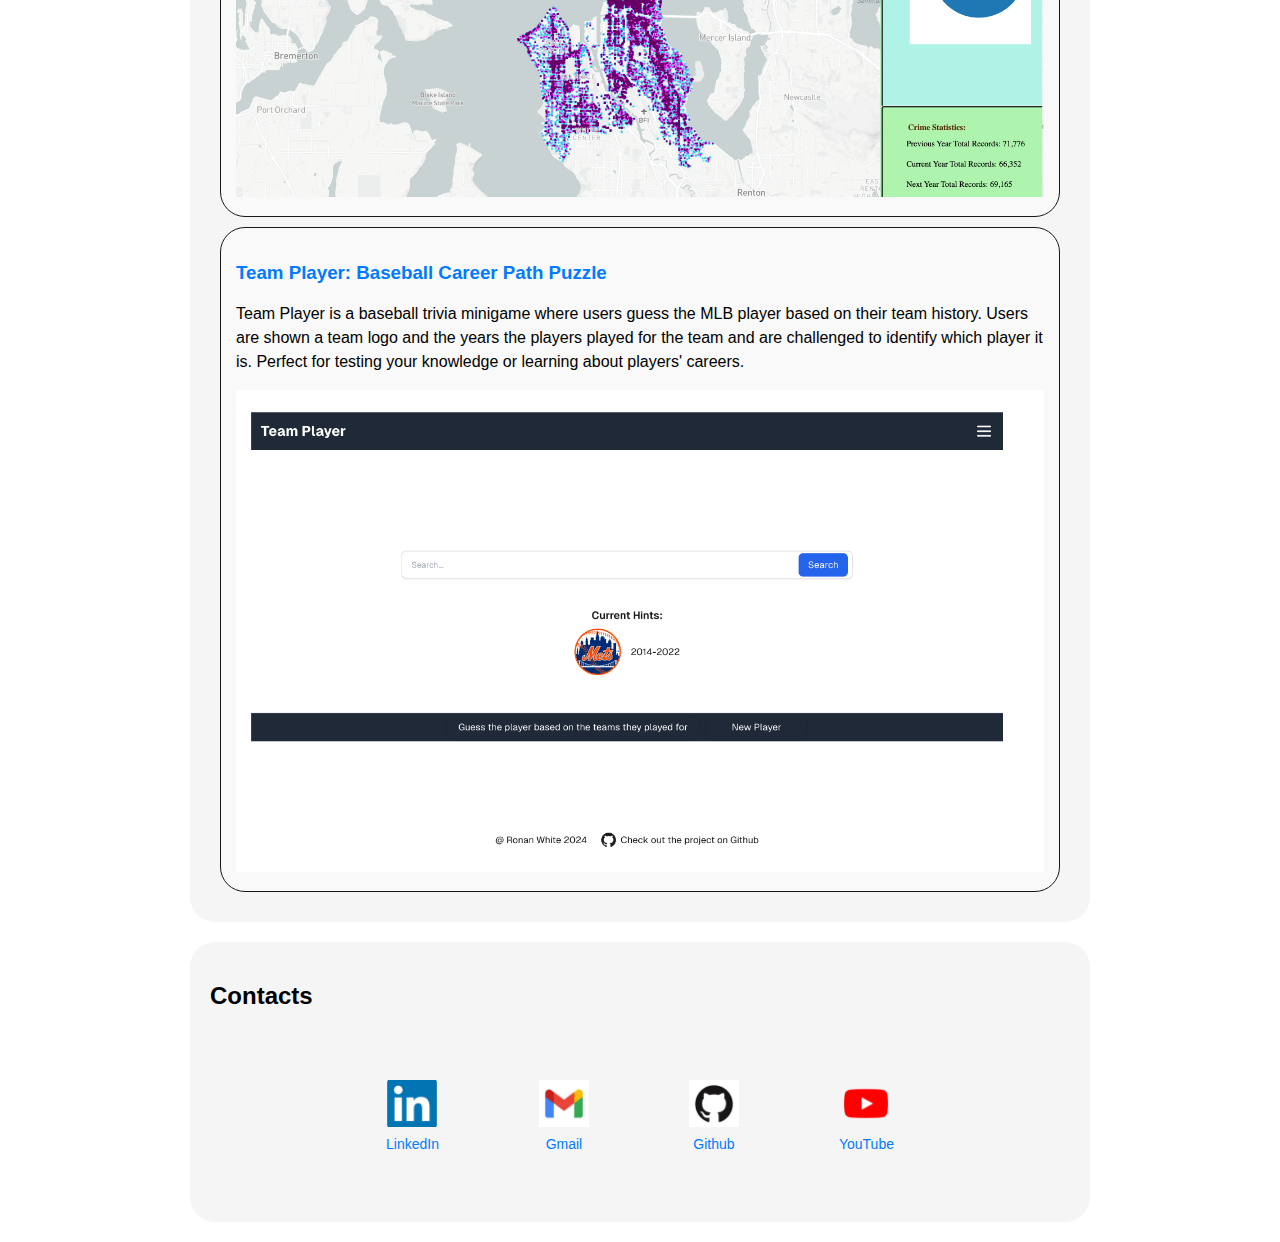
==== commit f5ffaf92: "edited my about me section, added technical skills section" ====
--- a/index.html
+++ b/index.html
@@ -32,25 +32,32 @@
 
         <h2 class="contact-header">About Me</h2>
 
-        <p class="description">As a Geospatial Data Science graduate from the University of Washington, I am committed to applying my
-            skills in GIS to diverse fields. My goal is to leverage spatial data insights in various industries, combining my expertise
-            in GIS with a strong data science foundation.
+        <p class="description">As a Geospatial Data Science graduate from the University of Washington, I specialize
+            in leveraging spatial data insights across diverse industries. My expertise lies in combining advanced GIS
+            techniques with data science methodologies to solve complex spatial problems and drive data-informed
+            decision-making.
         </p>
 
-        <p class="description">During my academic career, I became very familiar with various geospatial technologies and softwares to hone
-            my skills in data visualization and statistical analysis, focusing on spatial datasets. My coursework allowed me to work with
-            real-world data, stored in different file types such as shapefiles, geoJSON files, and CSVs. These experiences have taught
-            me effective methods of deriving meaninful outcomes in geospatial analysis using various GIS software such as ESRI ArcGIS and QGIS.
-            I created web map applications that utilized web programming languages such as HTML, CSS, and JavaScript libraries. I'm also
-            experienced in data-driven programming using Python and R, and many libraries within the languages to aid data visualizations,
-            machine learning predictions, and data engineering tasks. 
+        <p class="description">My academic career at the University of Washington provided hands-on experience with various
+            geospatial technologies and real world datasets. I developed proficiency in utilizing various GIS software and
+            data-driven programming languages, and exploring the intersection between the two. My coursework consisted of GIS
+            applications, interactive web mapping, statistics, data programming, and database management. This has equipped
+            me with the skills to transform spatial data into insights and innovative solutions.
         </p>
 
-        <p class="description">In the summer of 2023 I interned with Tyler Technologies, a software company that provides services to the public
-            sector at the local, state, and federal government levels. I interned as a GIS Analyst in the Student Transportation Department where
-            I updated school bus routes and attribute tables for several counties across the country, which were stored as file geodatabases. I 
-            primarily used ArcMap and ArcCatalog to manage these file geodatabases, along with the built in geoprocessing tools, and Python and SQL
-            interpreters within Arcmap. The updated geodatabases were deployed to Tyler's server using ArcCatalog.
+        <h2 class="contact-header">Technical Skills</h2>
+
+        <p class="description">
+            <ul>
+                <li><b>GIS Software:</b> ArcGIS Pro, ArcGIS Online, ArcMap, ArcCatalog, AutoCAD Map 3D</li>
+                <li><b>Programming Languages:</b> Python, R, SQL, </li>
+                    <ul>
+                        <li><b>Python libraries:</b> NumPy, Pandas, Matplotlib, PyTorch</li>
+                        <li><b>R libraries:</b> Ggplot2, Dplyr, Tidyr, Shiny, Caret,</li>
+                    </ul>
+                <li><b>Database Management:</b> PostgreSQL, PostGIS</li>
+                <li><b>Web Development</b> HTML, Tailwind CSS, React, Node.js, Next.js, JavaScript, TypeScript</li>
+            </ul>
         </p>
     </main>
 
@@ -110,6 +117,13 @@
                 </a>
             </div>
 
+            <div class="contact">
+                <a href="https://www.youtube.com/@WhiteRonan" class="icon-link">
+                    <img src="../assets/img/youtube-logo.png">
+                    <span class="platform-name">YouTube</span>
+                </a>
+            </div>
+
         </div>
 
     </main>
